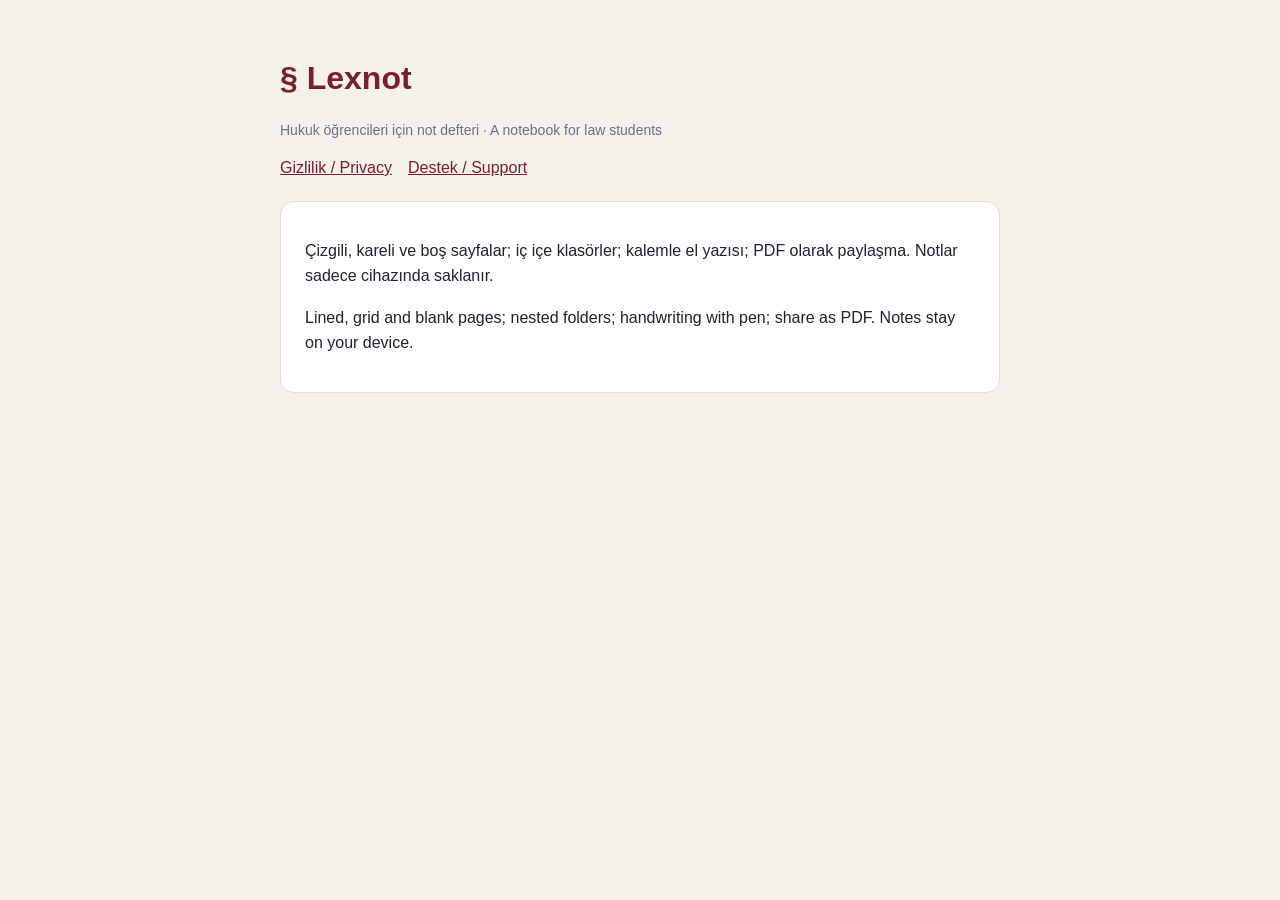
==== index.html @ 697445c7 "Lexnot gizlilik ve destek sayfaları Co-Authored-By: Claude Opus 5.5 <noreply@anthropic.com>" ====
<!doctype html><html lang="tr"><head><meta charset="utf-8"><meta name="viewport" content="width=device-width,initial-scale=1"><title>Lexnot</title><link rel="stylesheet" href="style.css"></head>
<body><h1>§ Lexnot</h1><p class="muted">Hukuk öğrencileri için not defteri · A notebook for law students</p>
<nav><a href="privacy.html">Gizlilik / Privacy</a><a href="support.html">Destek / Support</a></nav>
<div class="card"><p>Çizgili, kareli ve boş sayfalar; iç içe klasörler; kalemle el yazısı; PDF olarak paylaşma. Notlar sadece cihazında saklanır.</p>
<p>Lined, grid and blank pages; nested folders; handwriting with pen; share as PDF. Notes stay on your device.</p></div></body></html>
---- style.css ----
body{font-family:-apple-system,BlinkMacSystemFont,"Segoe UI",sans-serif;max-width:720px;margin:0 auto;padding:32px 20px 64px;color:#1C2333;background:#F4F1EA;line-height:1.6}
h1{color:#7A1F2B;margin-bottom:4px}h2{margin-top:32px}a{color:#7A1F2B}
.card{background:#fff;border-radius:14px;padding:20px 24px;border:1px solid #E5E0D5;margin-top:20px}
.muted{color:#6B7280;font-size:14px}nav a{margin-right:16px}
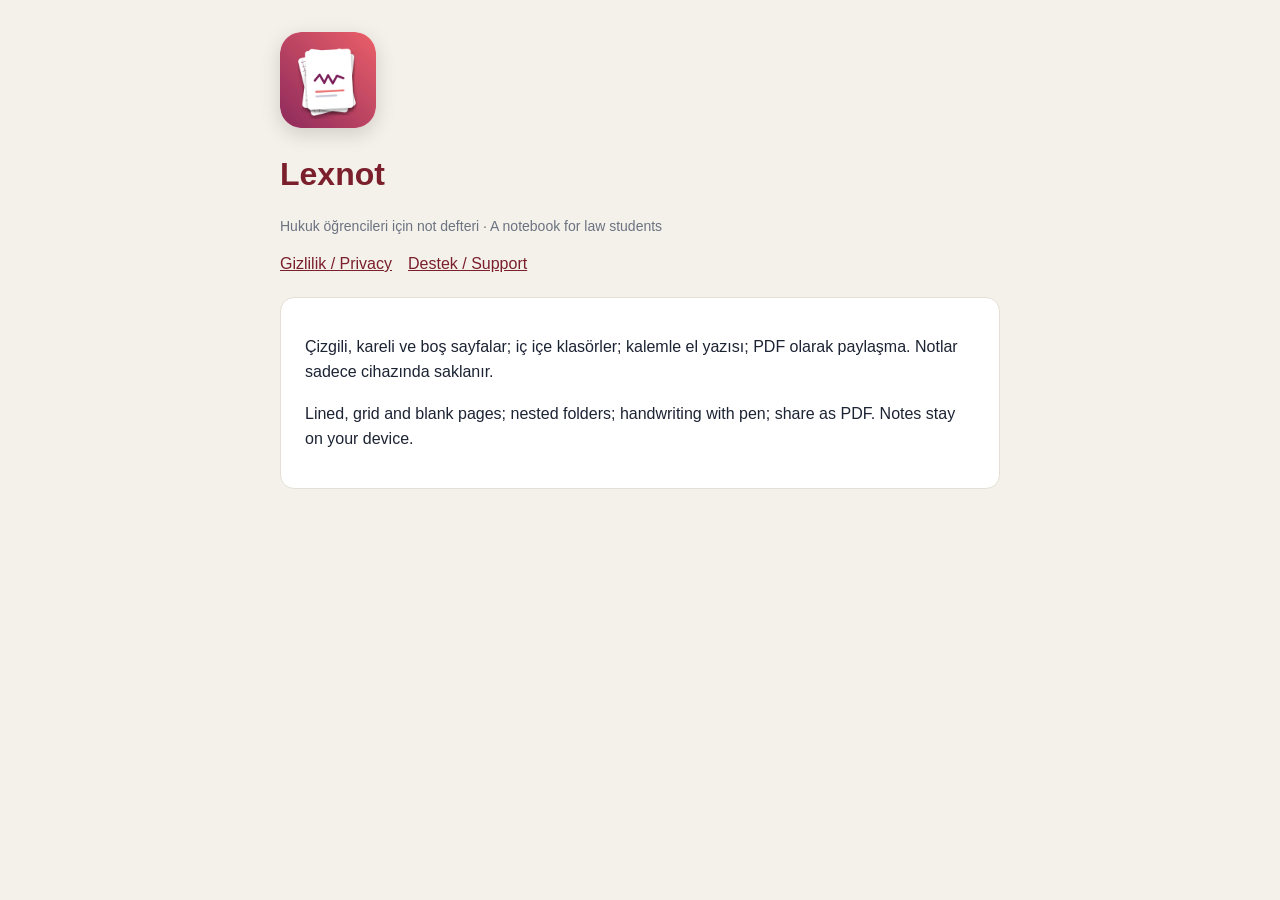
==== commit 6abe761c: "Logo ve favicon ekle Co-Authored-By: Claude Opus 5.5 <noreply@anthropic.com>" ====
--- a/index.html
+++ b/index.html
@@ -1,5 +1,5 @@
-<!doctype html><html lang="tr"><head><meta charset="utf-8"><meta name="viewport" content="width=device-width,initial-scale=1"><title>Lexnot</title><link rel="stylesheet" href="style.css"></head>
-<body><h1>§ Lexnot</h1><p class="muted">Hukuk öğrencileri için not defteri · A notebook for law students</p>
+<!doctype html><html lang="tr"><head><meta charset="utf-8"><meta name="viewport" content="width=device-width,initial-scale=1"><title>Lexnot</title><link rel="stylesheet" href="style.css"><link rel="icon" href="favicon.png"><link rel="apple-touch-icon" href="logo.png"></head>
+<body><img class="logo" src="logo.png" alt="Lexnot" width="96" height="96"><h1>Lexnot</h1><p class="muted">Hukuk öğrencileri için not defteri · A notebook for law students</p>
 <nav><a href="privacy.html">Gizlilik / Privacy</a><a href="support.html">Destek / Support</a></nav>
 <div class="card"><p>Çizgili, kareli ve boş sayfalar; iç içe klasörler; kalemle el yazısı; PDF olarak paylaşma. Notlar sadece cihazında saklanır.</p>
 <p>Lined, grid and blank pages; nested folders; handwriting with pen; share as PDF. Notes stay on your device.</p></div></body></html>
--- a/style.css
+++ b/style.css
@@ -2,3 +2,4 @@
 h1{color:#7A1F2B;margin-bottom:4px}h2{margin-top:32px}a{color:#7A1F2B}
 .card{background:#fff;border-radius:14px;padding:20px 24px;border:1px solid #E5E0D5;margin-top:20px}
 .muted{color:#6B7280;font-size:14px}nav a{margin-right:16px}
+.logo{display:block;border-radius:22%;box-shadow:0 6px 20px rgba(0,0,0,.15);margin-bottom:12px}.logo.small{width:48px;height:48px;border-radius:22%}
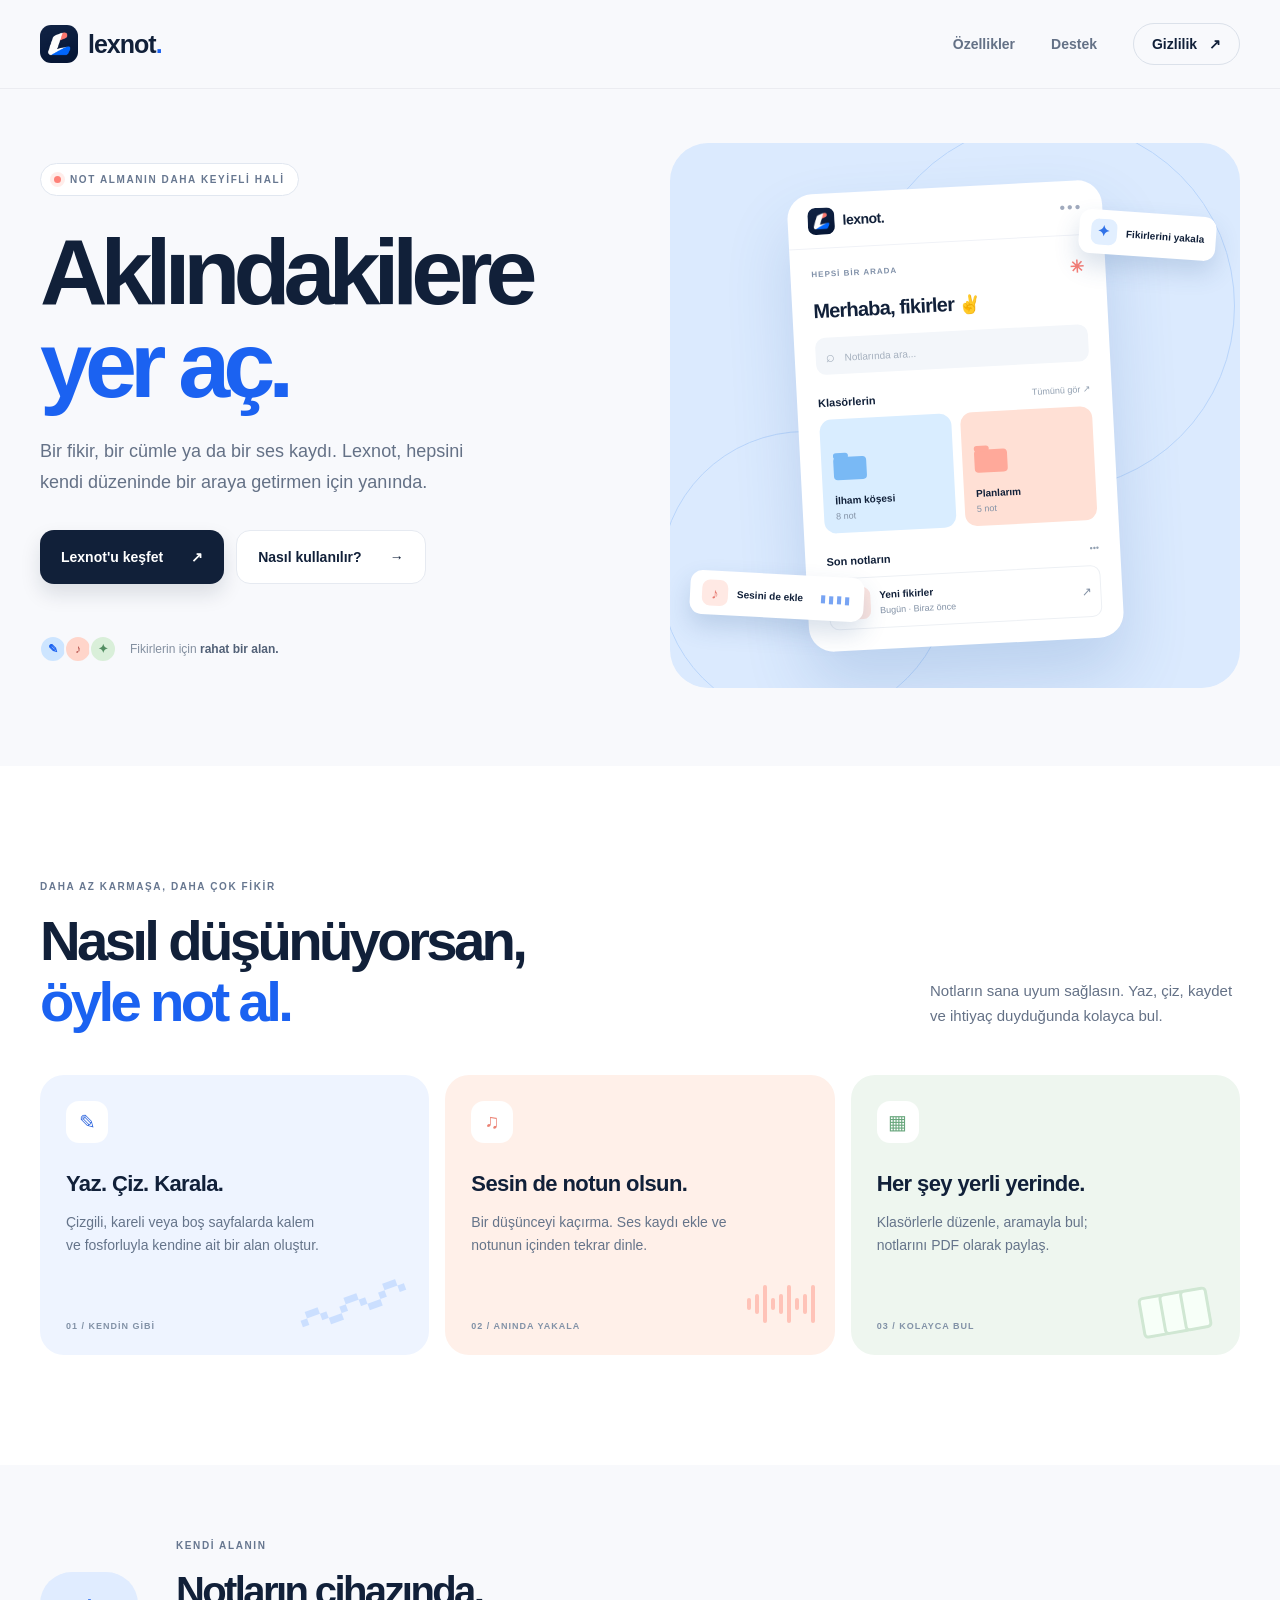
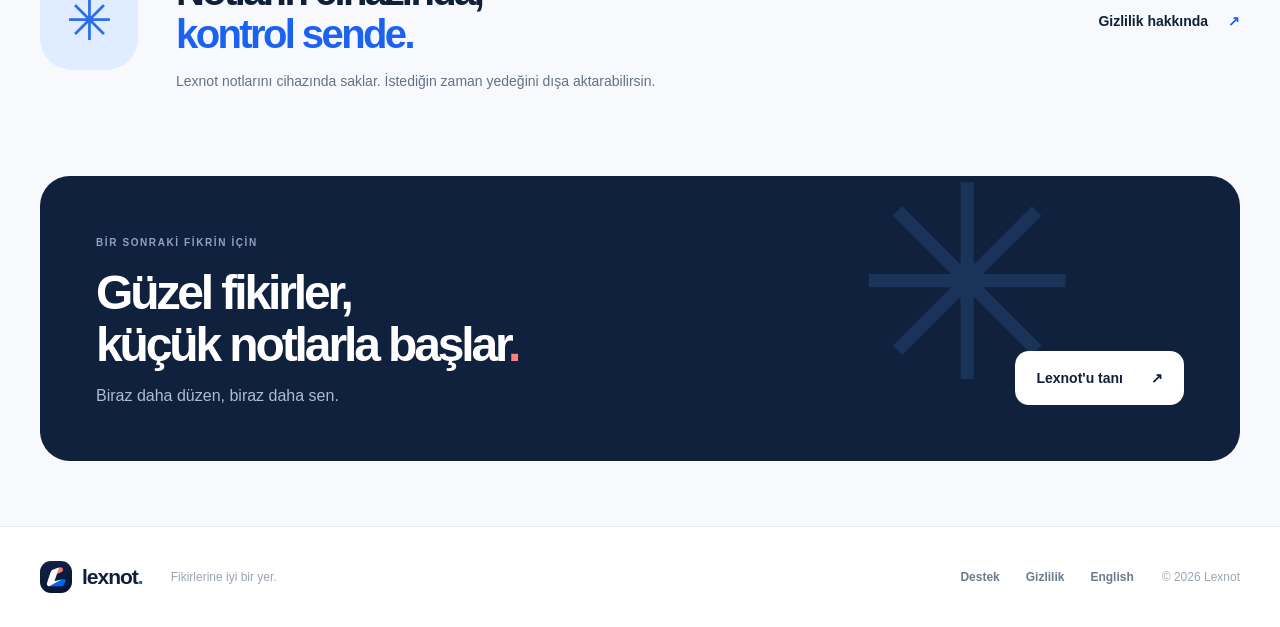
==== commit 7d6d7fa2: "Refresh Lexnot public website" ====
--- a/index.html
+++ b/index.html
@@ -1,5 +1,48 @@
-<!doctype html><html lang="tr"><head><meta charset="utf-8"><meta name="viewport" content="width=device-width,initial-scale=1"><title>Lexnot</title><link rel="stylesheet" href="style.css"><link rel="icon" href="favicon.png"><link rel="apple-touch-icon" href="logo.png"></head>
-<body><img class="logo" src="logo.png" alt="Lexnot" width="96" height="96"><h1>Lexnot</h1><p class="muted">Hukuk öğrencileri için not defteri · A notebook for law students</p>
-<nav><a href="privacy.html">Gizlilik / Privacy</a><a href="support.html">Destek / Support</a></nav>
-<div class="card"><p>Çizgili, kareli ve boş sayfalar; iç içe klasörler; kalemle el yazısı; PDF olarak paylaşma. Notlar sadece cihazında saklanır.</p>
-<p>Lined, grid and blank pages; nested folders; handwriting with pen; share as PDF. Notes stay on your device.</p></div></body></html>
+<!doctype html>
+<html lang="tr">
+<head>
+  <meta charset="utf-8">
+  <meta name="viewport" content="width=device-width, initial-scale=1">
+  <meta name="theme-color" content="#f8f9fc">
+  <meta name="description" content="Lexnot ile notlarını yaz, çiz, ses ekle ve kendi düzeninde sakla.">
+  <title>Lexnot — Aklındakilere yer aç.</title>
+  <link rel="icon" href="favicon.png" type="image/png">
+  <link rel="apple-touch-icon" href="logo.png">
+  <link rel="stylesheet" href="style.css">
+</head>
+<body>
+  <a class="skip" href="#icerik">İçeriğe geç</a>
+  <header class="site-header"><div class="shell header-inner">
+    <a class="brand" href="index.html" aria-label="Lexnot ana sayfa"><img src="logo.png" alt="" width="38" height="38"><span>lexnot<span class="brand-dot">.</span></span></a>
+    <nav class="nav" aria-label="Ana menü"><a class="nav-desktop" href="#ozellikler">Özellikler</a><a href="support.html">Destek</a><a class="nav-button" href="privacy.html">Gizlilik <span aria-hidden="true">↗</span></a></nav>
+  </div></header>
+  <main id="icerik">
+    <section class="hero shell"><div class="hero-copy">
+      <div class="eyebrow"><span class="eyebrow-dot"></span> NOT ALMANIN DAHA KEYİFLİ HALİ</div>
+      <h1>Aklındakilere<br><span>yer aç.</span></h1>
+      <p>Bir fikir, bir cümle ya da bir ses kaydı. Lexnot, hepsini kendi düzeninde bir araya getirmen için yanında.</p>
+      <div class="hero-actions"><a class="button button-primary" href="#ozellikler">Lexnot'u keşfet <span aria-hidden="true">↗</span></a><a class="button button-light" href="support.html">Nasıl kullanılır? <span aria-hidden="true">→</span></a></div>
+      <div class="hero-foot"><div class="avatar-stack" aria-hidden="true"><span>✎</span><span>♪</span><span>✦</span></div><p>Fikirlerin için <strong>rahat bir alan.</strong></p></div>
+    </div>
+    <div class="hero-art" aria-label="Lexnot not düzenini anlatan örnek arayüz çizimi">
+      <span class="orbit orbit-one" aria-hidden="true"></span><span class="orbit orbit-two" aria-hidden="true"></span>
+      <div class="floating-tag tag-top"><span class="tag-icon blue">✦</span><span>Fikirlerini yakala</span></div>
+      <div class="app-window"><div class="app-top"><div class="app-mark"><img src="logo.png" alt="" width="27" height="27"><strong>lexnot.</strong></div><span class="app-menu" aria-hidden="true">•••</span></div>
+        <div class="app-content"><div class="app-greeting">HEPSİ BİR ARADA <span>✳</span></div><div class="app-title">Merhaba, fikirler <span>✌</span></div><div class="app-search"><span aria-hidden="true">⌕</span> Notlarında ara...</div><div class="app-section"><strong>Klasörlerin</strong><span>Tümünü gör ↗</span></div><div class="folder-grid"><div class="folder-card folder-blue"><div class="folder-graphic"><i></i></div><strong>İlham köşesi</strong><small>8 not</small></div><div class="folder-card folder-peach"><div class="folder-graphic"><i></i></div><strong>Planlarım</strong><small>5 not</small></div></div><div class="app-section"><strong>Son notların</strong><span>•••</span></div><div class="mini-note"><div class="note-square">✎</div><div><b>Yeni fikirler</b><small>Bugün · Biraz önce</small></div><span>↗</span></div></div>
+      </div>
+      <div class="floating-tag tag-bottom"><span class="tag-icon coral">♪</span><span>Sesini de ekle</span><span class="sound-bars" aria-hidden="true">▮▮▮▮</span></div>
+    </div></section>
+    <section class="feature-section" id="ozellikler"><div class="shell">
+      <div class="section-head"><div><span class="section-kicker">DAHA AZ KARMAŞA, DAHA ÇOK FİKİR</span><h2>Nasıl düşünüyorsan,<br><em>öyle not al.</em></h2></div><p>Notların sana uyum sağlasın. Yaz, çiz, kaydet ve ihtiyaç duyduğunda kolayca bul.</p></div>
+      <div class="features-grid">
+        <article class="feature feature-writing"><div class="feature-icon">✎</div><h3>Yaz. Çiz. Karala.</h3><p>Çizgili, kareli veya boş sayfalarda kalem ve fosforluyla kendine ait bir alan oluştur.</p><span class="feature-number">01 / KENDİN GİBİ</span><div class="feature-doodle" aria-hidden="true">〰</div></article>
+        <article class="feature feature-audio"><div class="feature-icon">♫</div><h3>Sesin de notun olsun.</h3><p>Bir düşünceyi kaçırma. Ses kaydı ekle ve notunun içinden tekrar dinle.</p><span class="feature-number">02 / ANINDA YAKALA</span><div class="wave" aria-hidden="true"><i></i><i></i><i></i><i></i><i></i><i></i><i></i><i></i><i></i></div></article>
+        <article class="feature feature-order"><div class="feature-icon">▦</div><h3>Her şey yerli yerinde.</h3><p>Klasörlerle düzenle, aramayla bul; notlarını PDF olarak paylaş.</p><span class="feature-number">03 / KOLAYCA BUL</span><div class="tiny-files" aria-hidden="true"><i></i><i></i><i></i></div></article>
+      </div>
+    </div></section>
+    <section class="privacy-strip shell"><div class="privacy-mark" aria-hidden="true">✳</div><div><span class="section-kicker">KENDİ ALANIN</span><h2>Notların cihazında,<br><em>kontrol sende.</em></h2><p>Lexnot notlarını cihazında saklar. İstediğin zaman yedeğini dışa aktarabilirsin.</p></div><a class="text-link" href="privacy.html">Gizlilik hakkında <span aria-hidden="true">↗</span></a></section>
+    <section class="cta-section"><div class="shell cta-inner"><div><span class="cta-label">BİR SONRAKİ FİKRİN İÇİN</span><h2>Güzel fikirler,<br>küçük notlarla başlar<span>.</span></h2><p>Biraz daha düzen, biraz daha sen.</p></div><a class="button button-white" href="support.html">Lexnot'u tanı <span aria-hidden="true">↗</span></a><span class="cta-spark" aria-hidden="true">✳</span></div></section>
+  </main>
+  <footer class="site-footer"><div class="shell footer-inner"><a class="brand" href="index.html"><img src="logo.png" alt="" width="32" height="32"><span>lexnot<span class="brand-dot">.</span></span></a><p>Fikirlerine iyi bir yer.</p><nav aria-label="Alt menü"><a href="support.html">Destek</a><a href="privacy.html">Gizlilik</a><a href="support.html#english" lang="en">English</a></nav><small>© 2026 Lexnot</small></div></footer>
+</body>
+</html>
--- a/style.css
+++ b/style.css
@@ -1,5 +1,4 @@
-body{font-family:-apple-system,BlinkMacSystemFont,"Segoe UI",sans-serif;max-width:720px;margin:0 auto;padding:32px 20px 64px;color:#1C2333;background:#F4F1EA;line-height:1.6}
-h1{color:#7A1F2B;margin-bottom:4px}h2{margin-top:32px}a{color:#7A1F2B}
-.card{background:#fff;border-radius:14px;padding:20px 24px;border:1px solid #E5E0D5;margin-top:20px}
-.muted{color:#6B7280;font-size:14px}nav a{margin-right:16px}
-.logo{display:block;border-radius:22%;box-shadow:0 6px 20px rgba(0,0,0,.15);margin-bottom:12px}.logo.small{width:48px;height:48px;border-radius:22%}
+:root{color-scheme:light;--ink:#112039;--muted:#647186;--blue:#1b62f1;--line:#e7eaf0;--paper:#f8f9fc;--white:#fff;--coral:#ff7d74}*{box-sizing:border-box}html{scroll-behavior:smooth}body{margin:0;background:var(--paper);color:var(--ink);font-family:-apple-system,BlinkMacSystemFont,"Segoe UI",sans-serif;-webkit-font-smoothing:antialiased}a{color:inherit;text-decoration:none}a:focus-visible,summary:focus-visible{outline:3px solid #77a8ff;outline-offset:4px}.skip{position:absolute;left:12px;top:-80px;z-index:20;background:#fff;padding:12px}.skip:focus{top:10px}.shell{width:min(1200px,calc(100% - 80px));margin:auto}.site-header{background:rgba(248,249,252,.95);border-bottom:1px solid rgba(18,32,57,.055)}.header-inner{height:88px;display:flex;align-items:center;justify-content:space-between}.brand{display:inline-flex;align-items:center;gap:10px;font-weight:800;letter-spacing:-1px;font-size:25px}.brand img{border-radius:11px}.brand-dot{color:var(--blue)}.nav{display:flex;align-items:center;gap:36px;font-size:14px;font-weight:650}.nav>a:not(.nav-button){color:#647186}.nav a:hover,.site-footer a:hover{color:var(--blue)}.nav-button{border:1px solid #dbe1ea;border-radius:100px;padding:12px 18px}.nav-button span{margin-left:8px}.hero{min-height:675px;display:grid;grid-template-columns:1fr 1fr;align-items:center;gap:60px;padding-top:54px;padding-bottom:78px}.eyebrow,.section-kicker,.cta-label{font-size:10px;font-weight:800;letter-spacing:1.6px;color:#677790}.eyebrow{display:inline-flex;align-items:center;gap:9px;border:1px solid #e1e7f0;background:#fff;border-radius:100px;padding:10px 13px}.eyebrow-dot{width:7px;height:7px;background:#fe8178;border-radius:50%;box-shadow:0 0 0 4px #ffedea}.hero h1{font-size:clamp(65px,7.3vw,102px);letter-spacing:-.075em;line-height:.99;margin:30px 0 25px}.hero h1 span{color:var(--blue)}.hero-copy>p{font-size:18px;line-height:1.7;color:var(--muted);max-width:460px}.hero-actions{display:flex;gap:12px;flex-wrap:wrap;margin-top:32px}.button{min-height:54px;padding:0 21px;border-radius:14px;display:inline-flex;justify-content:center;align-items:center;gap:28px;font-size:14px;font-weight:750;transition:transform .2s,box-shadow .2s}.button:hover{transform:translateY(-3px)}.button-primary{color:#fff;background:var(--ink);box-shadow:0 10px 20px #10203b20}.button-light{background:#fff;border:1px solid #e6eaf1}.hero-foot{display:flex;align-items:center;gap:13px;margin-top:46px;font-size:12px;color:#8490a0}.hero-foot strong{color:#526177}.avatar-stack{display:flex;padding-left:2px}.avatar-stack span{display:grid;place-items:center;width:28px;height:28px;margin-left:-3px;border:2px solid var(--paper);border-radius:50%;background:#cde5ff;color:#1b62f1;font-weight:800}.avatar-stack span:nth-child(2){background:#ffd5ca;color:#b6514b}.avatar-stack span:nth-child(3){background:#d9efd9;color:#538e62}.hero-art{height:545px;position:relative;border-radius:38px;background:#dbeafe;overflow:hidden;display:flex;justify-content:center;align-items:center}.orbit{position:absolute;border:1px solid #b9d5fb;border-radius:50%;width:370px;height:370px}.orbit-one{transform:translate(95px,-110px)}.orbit-two{transform:translate(-150px,160px);width:290px;height:290px}.app-window{position:relative;width:315px;min-height:420px;background:#fff;border-radius:25px;box-shadow:0 35px 65px #3264a830;transform:rotate(-3deg);overflow:hidden}.app-top{height:55px;border-bottom:1px solid #f0f2f7;display:flex;align-items:center;justify-content:space-between;padding:0 20px}.app-mark{display:flex;align-items:center;gap:8px;font-size:14px;letter-spacing:-.5px}.app-mark img{border-radius:8px}.app-menu{color:#a0aabd;letter-spacing:2px}.app-content{padding:21px}.app-greeting{font-weight:800;font-size:8px;color:#8191a9;letter-spacing:1px;display:flex;justify-content:space-between}.app-greeting span{color:#f77e76;font-size:17px}.app-title{font-weight:800;font-size:20px;letter-spacing:-.8px;margin:9px 0 15px}.app-title span{font-size:18px}.app-search{background:#f3f6fa;border-radius:10px;padding:10px;color:#a5b0be;font-size:10px}.app-search span{font-size:15px;margin-right:7px}.app-section{display:flex;align-items:center;justify-content:space-between;margin:22px 0 11px}.app-section strong{font-size:11px}.app-section span{font-size:9px;color:#92a0b1}.folder-grid{display:grid;grid-template-columns:1fr 1fr;gap:9px}.folder-card{min-height:114px;border-radius:12px;padding:12px;display:flex;flex-direction:column;justify-content:end}.folder-blue{background:#d9edff}.folder-peach{background:#ffe0d5}.folder-graphic{width:33px;height:23px;background:#79b9f5;border-radius:4px;position:relative;margin-bottom:15px}.folder-peach .folder-graphic{background:#ffa99a}.folder-graphic i{position:absolute;top:-4px;width:15px;height:6px;border-radius:3px;background:inherit}.folder-card strong,.mini-note b{font-size:10px}.folder-card small,.mini-note small{font-size:9px;color:#8392a6;margin-top:5px}.mini-note{display:flex;align-items:center;gap:9px;border:1px solid #edf0f4;border-radius:10px;padding:9px}.mini-note>div:nth-child(2){display:flex;flex-direction:column;flex:1}.note-square{display:grid;place-items:center;width:32px;height:32px;background:#fce5e0;border-radius:8px;color:#e7736b}.mini-note>span{font-size:12px;color:#8290a4}.floating-tag{position:absolute;z-index:2;display:flex;align-items:center;gap:9px;background:#fff;border-radius:12px;padding:9px 12px;box-shadow:0 12px 25px #305a9130;font-size:10px;font-weight:750}.tag-top{top:70px;right:24px;transform:rotate(4deg)}.tag-bottom{bottom:70px;left:20px;transform:rotate(3deg)}.tag-icon{display:grid;place-items:center;width:26px;height:26px;border-radius:8px;font-size:15px}.tag-icon.blue{background:#e2efff;color:#3172e8}.tag-icon.coral{background:#ffe9e4;color:#e77970}.sound-bars{color:#78a4f3;letter-spacing:2px;margin-left:8px}.feature-section{background:#fff;padding:110px 0}.section-head{display:flex;align-items:end;justify-content:space-between;gap:40px;margin-bottom:42px}.section-head h2,.privacy-strip h2,.cta-inner h2{font-size:clamp(38px,4.4vw,60px);letter-spacing:-.065em;line-height:1.08;margin:17px 0 0}.section-head h2 em,.privacy-strip h2 em{font-style:normal;color:var(--blue)}.section-head>p{max-width:310px;color:var(--muted);line-height:1.7;font-size:15px;margin:0 0 4px}.features-grid{display:grid;grid-template-columns:repeat(3,1fr);gap:16px}.feature{min-height:280px;position:relative;overflow:hidden;border-radius:24px;padding:26px}.feature-writing{background:#eef4ff}.feature-audio{background:#fff0e9}.feature-order{background:#eef6ef}.feature-icon{width:42px;height:42px;display:grid;place-items:center;border-radius:13px;background:#fff;font-size:20px;color:#396ee0}.feature-audio .feature-icon{color:#eb8173}.feature-order .feature-icon{color:#69a77d}.feature h3{font-size:22px;letter-spacing:-.6px;margin:28px 0 10px}.feature p{font-size:14px;line-height:1.65;color:#65748a;max-width:260px}.feature-number{position:absolute;bottom:24px;font-size:9px;font-weight:800;letter-spacing:1px;color:#8292a7}.feature-doodle{position:absolute;right:18px;bottom:-20px;font-size:110px;color:#cbdfff;transform:rotate(-20deg)}.wave{position:absolute;right:20px;bottom:28px;display:flex;align-items:center;gap:4px;height:45px}.wave i{width:4px;height:20px;border-radius:4px;background:#ffc3b8}.wave i:nth-child(3n){height:38px}.wave i:nth-child(3n+1){height:12px}.tiny-files{position:absolute;right:30px;bottom:22px;display:flex;transform:rotate(-10deg)}.tiny-files i{height:42px;width:28px;border:3px solid #d0e7d3;background:#f7fff8;border-radius:5px;margin-left:-7px}.privacy-strip{min-height:300px;display:flex;align-items:center;gap:38px;padding-top:70px;padding-bottom:70px}.privacy-mark{flex:none;width:98px;height:98px;border-radius:32px;background:#e0ecff;display:grid;place-items:center;font-size:56px;color:#2c6ded}.privacy-strip h2{font-size:40px}.privacy-strip p{color:var(--muted);font-size:14px;line-height:1.6}.text-link{margin-left:auto;white-space:nowrap;font-weight:750;font-size:14px}.text-link span{margin-left:16px;color:var(--blue)}.cta-section{padding:0 0 65px}.cta-inner{min-height:280px;border-radius:30px;background:#10213e;color:#fff;padding:56px;display:flex;align-items:end;justify-content:space-between;position:relative;overflow:hidden}.cta-inner h2{font-size:48px;position:relative;z-index:1}.cta-inner h2 span{color:#ff8179}.cta-inner p{color:#aebbd0;margin-bottom:0}.cta-label{color:#8ba3c5}.button-white{background:#fff;color:var(--ink);position:relative;z-index:1}.cta-spark{position:absolute;font-size:270px;line-height:1;right:160px;top:-25px;color:#1a3359}.site-footer{border-top:1px solid #e8ebf1;background:#fff}.footer-inner{min-height:100px;display:flex;align-items:center;gap:28px}.site-footer .brand{font-size:21px}.footer-inner p,.footer-inner small{color:#9aa5b3;font-size:12px}.footer-inner nav{margin-left:auto;display:flex;gap:26px;font-size:12px;font-weight:650;color:#6d7b8d}.footer-inner small{white-space:nowrap}
+/* Support and privacy pages */
+.page-main{padding:75px 0 95px}.page-hero{max-width:760px;margin-bottom:48px}.back-link{display:inline-flex;color:#6f7d91;font-size:13px;font-weight:700;margin-bottom:35px}.back-link:hover{color:var(--blue)}.page-hero h1{font-size:clamp(48px,6vw,78px);letter-spacing:-.07em;line-height:1;margin:16px 0 20px}.page-hero p{color:var(--muted);font-size:17px;line-height:1.7;max-width:640px}.page-layout{display:grid;grid-template-columns:minmax(0,1fr) 280px;gap:24px;align-items:start}.content-card{background:#fff;border:1px solid #ebedf2;border-radius:22px;padding:32px}.content-card+.content-card{margin-top:18px}.content-card h2{font-size:25px;letter-spacing:-.04em;margin:0 0 14px}.content-card h3{font-size:17px;margin:27px 0 8px}.content-card p,.content-card li{color:#59677a;line-height:1.75;font-size:15px}.content-card ul{padding-left:20px}.content-card a{color:#195bdc;text-decoration:underline;text-underline-offset:3px;overflow-wrap:anywhere}.content-card strong{color:var(--ink)}.side-card{background:#eaf2ff;border-radius:22px;padding:25px;position:sticky;top:22px}.side-card h2{font-size:19px;letter-spacing:-.4px;margin:12px 0}.side-card p{font-size:14px;color:#66778f;line-height:1.7}.side-card .button{margin-top:10px;min-height:46px;padding:0 15px;font-size:12px;gap:12px}.side-icon{display:grid;place-items:center;width:42px;height:42px;border-radius:13px;background:#fff;color:var(--blue);font-size:20px}.faq details{border-top:1px solid #edf0f4}.faq details:first-of-type{border-top:0}.faq summary{cursor:pointer;list-style:none;padding:20px 28px 20px 0;font-weight:750;line-height:1.4;position:relative}.faq summary::-webkit-details-marker{display:none}.faq summary:after{content:'+';position:absolute;right:2px;color:var(--blue);font-size:22px;top:14px}.faq details[open] summary:after{content:'−'}.faq details p{margin:0 0 21px}.language-anchor{scroll-margin-top:24px}.label-pill{display:inline-block;background:#edf3ff;color:#416fd1;border-radius:100px;font-size:10px;font-weight:800;letter-spacing:1px;padding:8px 11px}
+@media(max-width:800px){.shell{width:min(100% - 40px,620px)}.header-inner{height:72px}.nav{gap:17px}.nav-desktop{display:none}.nav-button{padding:10px 13px}.hero{grid-template-columns:1fr;gap:35px;padding:70px 0 55px}.hero h1{font-size:clamp(58px,11vw,84px)}.hero-art{height:480px}.feature-section{padding:75px 0}.section-head{display:block}.section-head>p{margin-top:20px}.features-grid{grid-template-columns:1fr}.feature{min-height:235px}.privacy-strip{gap:20px;flex-wrap:wrap}.privacy-strip h2{font-size:35px}.privacy-mark{width:64px;height:64px;border-radius:20px;font-size:38px}.privacy-strip>div:nth-child(2){flex:1;min-width:230px}.privacy-strip .text-link{margin-left:84px}.cta-inner{padding:35px;min-height:300px;align-items:start;flex-direction:column;gap:30px}.cta-inner h2{font-size:39px}.cta-spark{right:0;top:30px;font-size:190px}.footer-inner{padding:28px 0;flex-wrap:wrap;gap:16px}.footer-inner p{flex:1}.footer-inner nav{width:100%;margin:0}.page-main{padding:50px 0 70px}.page-layout{grid-template-columns:1fr}.side-card{position:static}.content-card{padding:24px}.page-hero{margin-bottom:35px}}@media(max-width:380px){.shell{width:calc(100% - 28px)}.nav{gap:12px;font-size:12px}.hero-art{height:430px}.app-window{transform:scale(.9) rotate(-3deg)}.tag-top{right:10px}.tag-bottom{left:10px}.hero h1{font-size:55px}.hero-actions .button{width:100%}.privacy-strip .text-link{margin-left:0}}@media(prefers-reduced-motion:reduce){html{scroll-behavior:auto}*,*:before,*:after{transition:none!important;animation:none!important}}
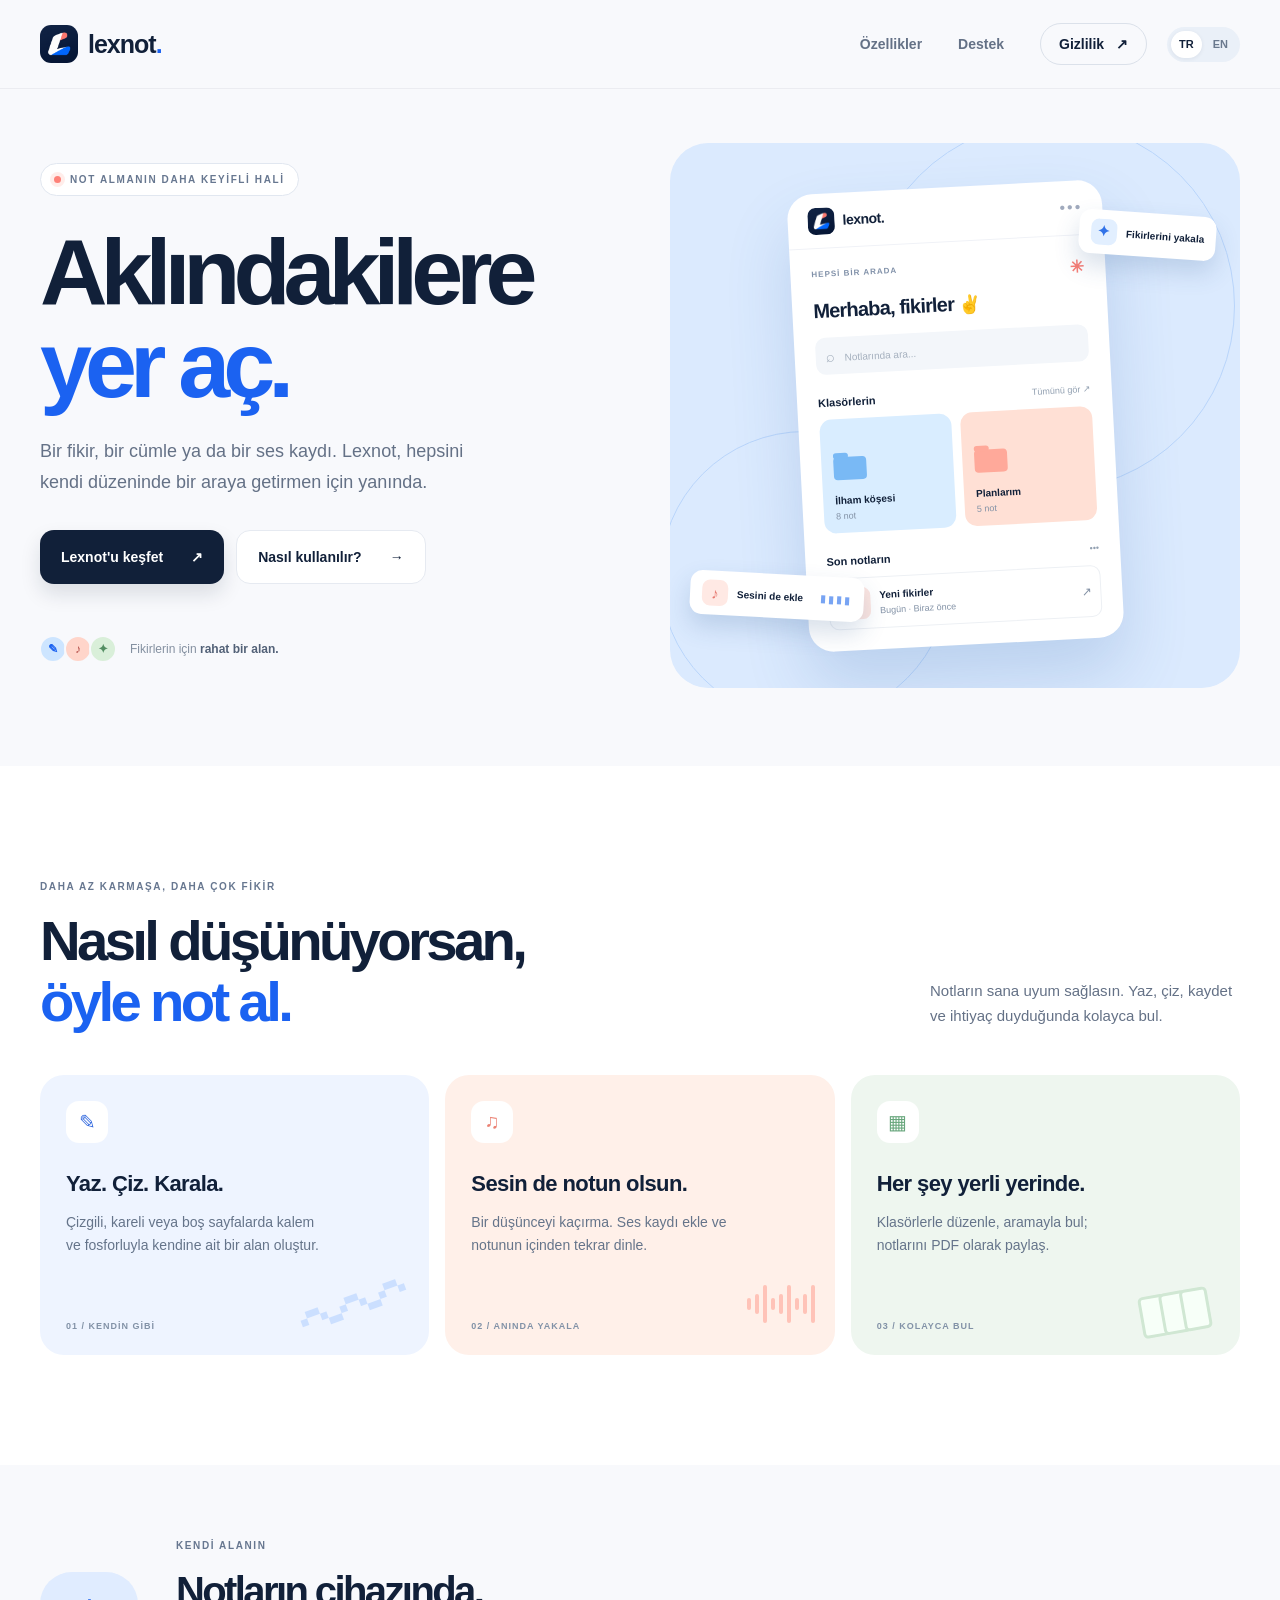
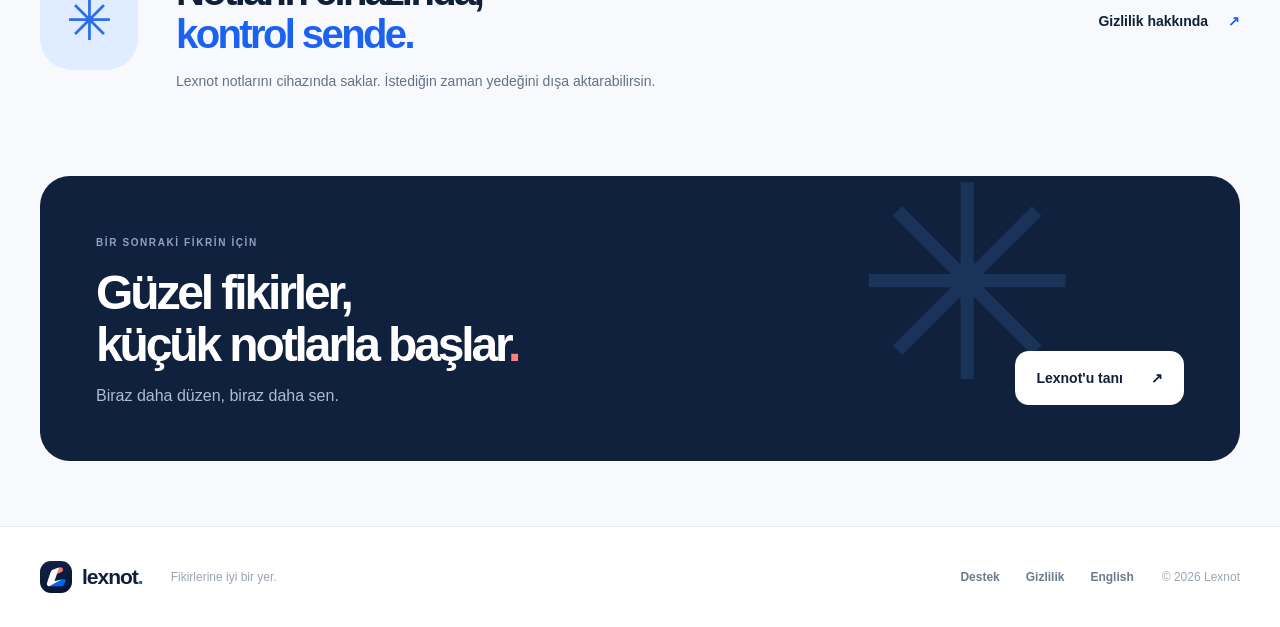
==== commit eb7b6b17: "Add English site language" ====
--- a/index.html
+++ b/index.html
@@ -14,7 +14,7 @@
   <a class="skip" href="#icerik">İçeriğe geç</a>
   <header class="site-header"><div class="shell header-inner">
     <a class="brand" href="index.html" aria-label="Lexnot ana sayfa"><img src="logo.png" alt="" width="38" height="38"><span>lexnot<span class="brand-dot">.</span></span></a>
-    <nav class="nav" aria-label="Ana menü"><a class="nav-desktop" href="#ozellikler">Özellikler</a><a href="support.html">Destek</a><a class="nav-button" href="privacy.html">Gizlilik <span aria-hidden="true">↗</span></a></nav>
+    <nav class="nav" aria-label="Ana menü"><a class="nav-desktop" href="#ozellikler">Özellikler</a><a href="support.html">Destek</a><a class="nav-button" href="privacy.html">Gizlilik <span aria-hidden="true">↗</span></a></nav><div class="lang-switch" aria-label="Dil seçimi"><span class="lang-on" aria-current="page">TR</span><a href="en/index.html" lang="en" aria-label="Read in English">EN</a></div>
   </div></header>
   <main id="icerik">
     <section class="hero shell"><div class="hero-copy">
@@ -43,6 +43,6 @@
     <section class="privacy-strip shell"><div class="privacy-mark" aria-hidden="true">✳</div><div><span class="section-kicker">KENDİ ALANIN</span><h2>Notların cihazında,<br><em>kontrol sende.</em></h2><p>Lexnot notlarını cihazında saklar. İstediğin zaman yedeğini dışa aktarabilirsin.</p></div><a class="text-link" href="privacy.html">Gizlilik hakkında <span aria-hidden="true">↗</span></a></section>
     <section class="cta-section"><div class="shell cta-inner"><div><span class="cta-label">BİR SONRAKİ FİKRİN İÇİN</span><h2>Güzel fikirler,<br>küçük notlarla başlar<span>.</span></h2><p>Biraz daha düzen, biraz daha sen.</p></div><a class="button button-white" href="support.html">Lexnot'u tanı <span aria-hidden="true">↗</span></a><span class="cta-spark" aria-hidden="true">✳</span></div></section>
   </main>
-  <footer class="site-footer"><div class="shell footer-inner"><a class="brand" href="index.html"><img src="logo.png" alt="" width="32" height="32"><span>lexnot<span class="brand-dot">.</span></span></a><p>Fikirlerine iyi bir yer.</p><nav aria-label="Alt menü"><a href="support.html">Destek</a><a href="privacy.html">Gizlilik</a><a href="support.html#english" lang="en">English</a></nav><small>© 2026 Lexnot</small></div></footer>
+  <footer class="site-footer"><div class="shell footer-inner"><a class="brand" href="index.html"><img src="logo.png" alt="" width="32" height="32"><span>lexnot<span class="brand-dot">.</span></span></a><p>Fikirlerine iyi bir yer.</p><nav aria-label="Alt menü"><a href="support.html">Destek</a><a href="privacy.html">Gizlilik</a><a href="en/index.html" lang="en">English</a></nav><small>© 2026 Lexnot</small></div></footer>
 </body>
 </html>
--- a/style.css
+++ b/style.css
@@ -2,3 +2,5 @@
 /* Support and privacy pages */
 .page-main{padding:75px 0 95px}.page-hero{max-width:760px;margin-bottom:48px}.back-link{display:inline-flex;color:#6f7d91;font-size:13px;font-weight:700;margin-bottom:35px}.back-link:hover{color:var(--blue)}.page-hero h1{font-size:clamp(48px,6vw,78px);letter-spacing:-.07em;line-height:1;margin:16px 0 20px}.page-hero p{color:var(--muted);font-size:17px;line-height:1.7;max-width:640px}.page-layout{display:grid;grid-template-columns:minmax(0,1fr) 280px;gap:24px;align-items:start}.content-card{background:#fff;border:1px solid #ebedf2;border-radius:22px;padding:32px}.content-card+.content-card{margin-top:18px}.content-card h2{font-size:25px;letter-spacing:-.04em;margin:0 0 14px}.content-card h3{font-size:17px;margin:27px 0 8px}.content-card p,.content-card li{color:#59677a;line-height:1.75;font-size:15px}.content-card ul{padding-left:20px}.content-card a{color:#195bdc;text-decoration:underline;text-underline-offset:3px;overflow-wrap:anywhere}.content-card strong{color:var(--ink)}.side-card{background:#eaf2ff;border-radius:22px;padding:25px;position:sticky;top:22px}.side-card h2{font-size:19px;letter-spacing:-.4px;margin:12px 0}.side-card p{font-size:14px;color:#66778f;line-height:1.7}.side-card .button{margin-top:10px;min-height:46px;padding:0 15px;font-size:12px;gap:12px}.side-icon{display:grid;place-items:center;width:42px;height:42px;border-radius:13px;background:#fff;color:var(--blue);font-size:20px}.faq details{border-top:1px solid #edf0f4}.faq details:first-of-type{border-top:0}.faq summary{cursor:pointer;list-style:none;padding:20px 28px 20px 0;font-weight:750;line-height:1.4;position:relative}.faq summary::-webkit-details-marker{display:none}.faq summary:after{content:'+';position:absolute;right:2px;color:var(--blue);font-size:22px;top:14px}.faq details[open] summary:after{content:'−'}.faq details p{margin:0 0 21px}.language-anchor{scroll-margin-top:24px}.label-pill{display:inline-block;background:#edf3ff;color:#416fd1;border-radius:100px;font-size:10px;font-weight:800;letter-spacing:1px;padding:8px 11px}
 @media(max-width:800px){.shell{width:min(100% - 40px,620px)}.header-inner{height:72px}.nav{gap:17px}.nav-desktop{display:none}.nav-button{padding:10px 13px}.hero{grid-template-columns:1fr;gap:35px;padding:70px 0 55px}.hero h1{font-size:clamp(58px,11vw,84px)}.hero-art{height:480px}.feature-section{padding:75px 0}.section-head{display:block}.section-head>p{margin-top:20px}.features-grid{grid-template-columns:1fr}.feature{min-height:235px}.privacy-strip{gap:20px;flex-wrap:wrap}.privacy-strip h2{font-size:35px}.privacy-mark{width:64px;height:64px;border-radius:20px;font-size:38px}.privacy-strip>div:nth-child(2){flex:1;min-width:230px}.privacy-strip .text-link{margin-left:84px}.cta-inner{padding:35px;min-height:300px;align-items:start;flex-direction:column;gap:30px}.cta-inner h2{font-size:39px}.cta-spark{right:0;top:30px;font-size:190px}.footer-inner{padding:28px 0;flex-wrap:wrap;gap:16px}.footer-inner p{flex:1}.footer-inner nav{width:100%;margin:0}.page-main{padding:50px 0 70px}.page-layout{grid-template-columns:1fr}.side-card{position:static}.content-card{padding:24px}.page-hero{margin-bottom:35px}}@media(max-width:380px){.shell{width:calc(100% - 28px)}.nav{gap:12px;font-size:12px}.hero-art{height:430px}.app-window{transform:scale(.9) rotate(-3deg)}.tag-top{right:10px}.tag-bottom{left:10px}.hero h1{font-size:55px}.hero-actions .button{width:100%}.privacy-strip .text-link{margin-left:0}}@media(prefers-reduced-motion:reduce){html{scroll-behavior:auto}*,*:before,*:after{transition:none!important;animation:none!important}}
+/* Language navigation stays available on every page, including without JavaScript. */
+.lang-switch{display:flex;align-items:center;gap:3px;padding:4px;background:#eaf0f8;border-radius:100px;font-size:11px;font-weight:800;line-height:1}.lang-switch a,.lang-switch span{padding:8px;border-radius:100px;color:#6a798e}.lang-switch a:hover{color:var(--blue)}.lang-switch .lang-on{background:#fff;color:var(--ink);box-shadow:0 1px 4px #11203912}.header-inner{gap:20px}.header-inner .nav{margin-left:auto}@media(max-width:480px){.header-inner{gap:10px}.header-inner .nav{gap:10px}.header-inner .nav>a:not(.nav-button){display:none}.nav-button{padding:10px 12px}.lang-switch a,.lang-switch span{padding:7px}.brand{font-size:23px}}
